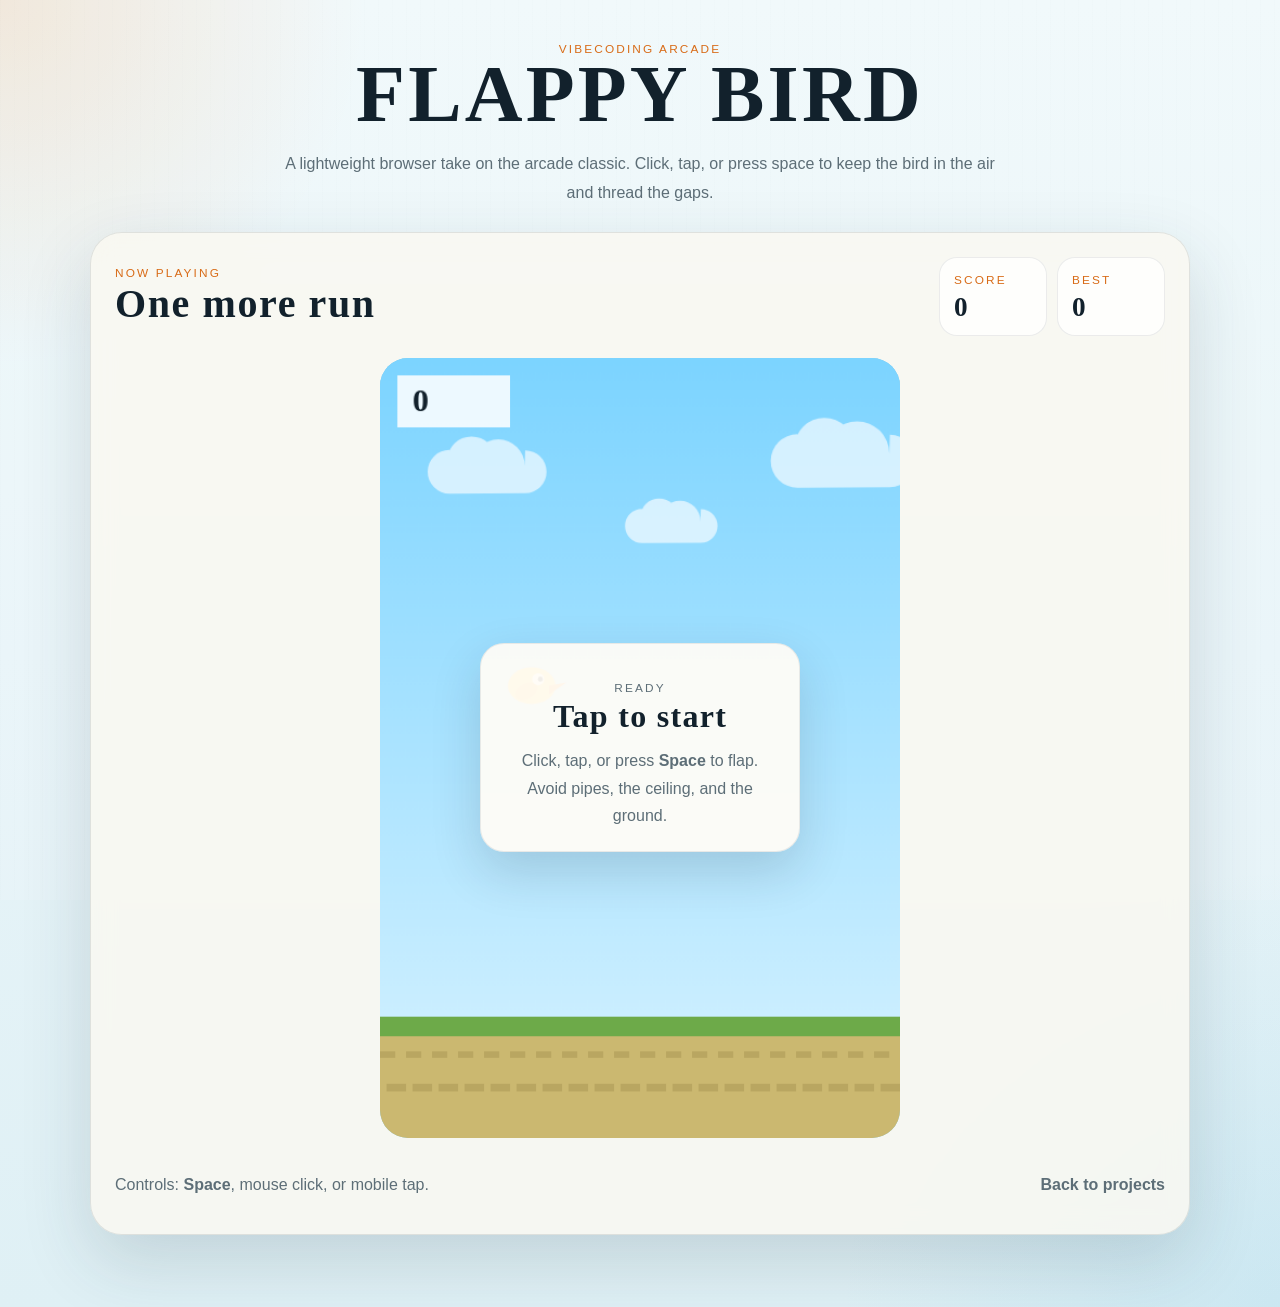
==== flappybird/index.html @ e959b4b0 "Add Flappy Bird web game" ====
<!DOCTYPE html>
<html lang="en">
<head>
  <meta charset="UTF-8">
  <meta name="viewport" content="width=device-width, initial-scale=1.0">
  <title>Flappy Bird</title>
  <link rel="stylesheet" href="styles.css">
</head>
<body>
  <main class="page">
    <section class="hero">
      <p class="eyebrow">Vibecoding arcade</p>
      <h1>FLAPPY BIRD</h1>
      <p class="intro">
        A lightweight browser take on the arcade classic. Click, tap, or press space to keep the bird in the air and thread
        the gaps.
      </p>
    </section>

    <section class="game-shell" aria-labelledby="game-title">
      <div class="shell-top">
        <div>
          <p class="panel-label">Now playing</p>
          <h2 id="game-title">One more run</h2>
        </div>
        <div class="score-strip" aria-live="polite">
          <div class="score-pill">
            <span class="score-label">Score</span>
            <strong id="score-value">0</strong>
          </div>
          <div class="score-pill">
            <span class="score-label">Best</span>
            <strong id="best-score-value">0</strong>
          </div>
        </div>
      </div>

      <div class="canvas-frame">
        <canvas id="game-canvas" width="480" height="720" aria-label="Flappy Bird game"></canvas>

        <div class="play-overlay" id="play-overlay">
          <span>Playing now: flap with click, tap, or <strong>Space</strong></span>
        </div>

        <div class="overlay overlay-visible" id="ready-overlay">
          <div class="overlay-card">
            <p class="overlay-kicker">Ready</p>
            <h3>Tap to start</h3>
            <p>Click, tap, or press <strong>Space</strong> to flap. Avoid pipes, the ceiling, and the ground.</p>
          </div>
        </div>

        <div class="overlay" id="gameover-overlay">
          <div class="overlay-card">
            <p class="overlay-kicker">Game over</p>
            <h3>Try again</h3>
            <p>Your score: <strong id="final-score-value">0</strong></p>
            <p>Best score: <strong id="final-best-score-value">0</strong></p>
            <button class="restart-button" id="restart-button" type="button">Restart run</button>
            <p class="overlay-hint">You can also click, tap, or press <strong>Space</strong>.</p>
          </div>
        </div>
      </div>

      <div class="shell-bottom">
        <p class="helper-copy">Controls: <strong>Space</strong>, mouse click, or mobile tap.</p>
        <a class="back-link" href="../">Back to projects</a>
      </div>
    </section>
  </main>

  <script src="script.js"></script>
</body>
</html>
---- flappybird/styles.css ----
:root {
  --bg: #dff0f5;
  --panel: rgba(250, 248, 242, 0.86);
  --panel-strong: rgba(255, 252, 247, 0.94);
  --ink: #12212c;
  --muted: #5d6e77;
  --accent: #ee8d32;
  --accent-strong: #d86b17;
  --sky: #8dd5f5;
  --line: rgba(18, 33, 44, 0.1);
  --shadow: 0 26px 70px rgba(29, 57, 71, 0.16);
}

* {
  box-sizing: border-box;
}

body {
  margin: 0;
  min-height: 100vh;
  font-family: "Segoe UI", Arial, sans-serif;
  color: var(--ink);
  background:
    radial-gradient(circle at top left, rgba(238, 141, 50, 0.18), transparent 20%),
    radial-gradient(circle at bottom right, rgba(78, 175, 218, 0.14), transparent 24%),
    linear-gradient(180deg, #eff8fb 0%, var(--bg) 100%);
}

body::before {
  content: "";
  position: fixed;
  inset: 0;
  pointer-events: none;
  opacity: 0.45;
  background-image:
    linear-gradient(rgba(255, 255, 255, 0.3), rgba(255, 255, 255, 0.3)),
    repeating-linear-gradient(
      90deg,
      rgba(18, 33, 44, 0.02) 0,
      rgba(18, 33, 44, 0.02) 1px,
      transparent 1px,
      transparent 14px
    );
}

.page {
  width: min(1100px, calc(100vw - 32px));
  margin: 0 auto;
  padding: 42px 0 72px;
  position: relative;
}

.hero {
  text-align: center;
  margin-bottom: 24px;
}

.eyebrow,
.panel-label,
.overlay-kicker,
.score-label {
  margin: 0;
  text-transform: uppercase;
  letter-spacing: 0.18em;
  font-size: 0.74rem;
  color: var(--accent-strong);
}

h1,
h2,
h3 {
  margin: 0;
  font-family: Georgia, "Times New Roman", serif;
  letter-spacing: 0.04em;
}

h1 {
  font-size: clamp(2.8rem, 7vw, 5rem);
  line-height: 0.95;
}

h2 {
  font-size: clamp(1.7rem, 4vw, 2.5rem);
}

h3 {
  font-size: 2rem;
}

.intro {
  width: min(720px, 100%);
  margin: 18px auto 0;
  color: var(--muted);
  line-height: 1.8;
}

.game-shell {
  background: var(--panel);
  border: 1px solid var(--line);
  border-radius: 32px;
  padding: 24px;
  box-shadow: var(--shadow);
  backdrop-filter: blur(12px);
}

.shell-top,
.shell-bottom {
  display: flex;
  justify-content: space-between;
  align-items: center;
  gap: 16px;
}

.score-strip {
  display: flex;
  gap: 10px;
  flex-wrap: wrap;
}

.score-pill {
  min-width: 108px;
  padding: 12px 14px;
  border-radius: 18px;
  background: rgba(255, 255, 255, 0.75);
  border: 1px solid rgba(18, 33, 44, 0.08);
}

.score-pill strong {
  display: block;
  margin-top: 4px;
  font-size: 1.7rem;
  font-family: Georgia, "Times New Roman", serif;
}

.canvas-frame {
  position: relative;
  width: min(100%, 520px);
  margin: 22px auto;
  touch-action: manipulation;
}

#game-canvas {
  display: block;
  width: 100%;
  height: auto;
  border-radius: 28px;
  background: var(--sky);
  box-shadow: inset 0 0 0 1px rgba(18, 33, 44, 0.08);
}

.play-overlay {
  position: absolute;
  left: 14px;
  right: 14px;
  bottom: 16px;
  display: none;
  justify-content: center;
  pointer-events: none;
}

.play-overlay span {
  display: inline-flex;
  align-items: center;
  min-height: 38px;
  padding: 10px 14px;
  border-radius: 999px;
  background: rgba(255, 252, 247, 0.76);
  border: 1px solid rgba(18, 33, 44, 0.08);
  color: var(--ink);
  font-size: 0.92rem;
  backdrop-filter: blur(10px);
}

.overlay {
  position: absolute;
  inset: 0;
  display: none;
  align-items: center;
  justify-content: center;
  padding: 20px;
}

.overlay-visible {
  display: flex;
}

.play-overlay-visible {
  display: flex;
}

.overlay-card {
  width: min(320px, 100%);
  padding: 22px 20px;
  text-align: center;
  border-radius: 24px;
  background: var(--panel-strong);
  border: 1px solid rgba(18, 33, 44, 0.08);
  box-shadow: 0 20px 50px rgba(23, 40, 51, 0.16);
}

.overlay-card p {
  margin: 12px 0 0;
  line-height: 1.7;
  color: var(--muted);
}

.overlay-hint {
  font-size: 0.92rem;
}

.restart-button {
  margin-top: 18px;
  border: 0;
  border-radius: 999px;
  background: var(--accent);
  color: #fff;
  padding: 13px 18px;
  font: inherit;
  cursor: pointer;
  box-shadow: 0 14px 28px rgba(216, 107, 23, 0.22);
}

.restart-button:hover {
  background: var(--accent-strong);
}

.helper-copy,
.back-link {
  color: var(--muted);
}

.back-link {
  text-decoration: none;
  font-weight: 600;
}

.back-link:hover {
  color: var(--ink);
}

@media (max-width: 760px) {
  .page {
    width: min(100vw - 20px, 100%);
    padding: 28px 0 40px;
  }

  .game-shell {
    border-radius: 24px;
    padding: 18px;
  }

  .shell-top,
  .shell-bottom {
    display: grid;
  }

  .score-strip {
    justify-content: start;
  }

  .score-pill {
    min-width: 92px;
  }
}
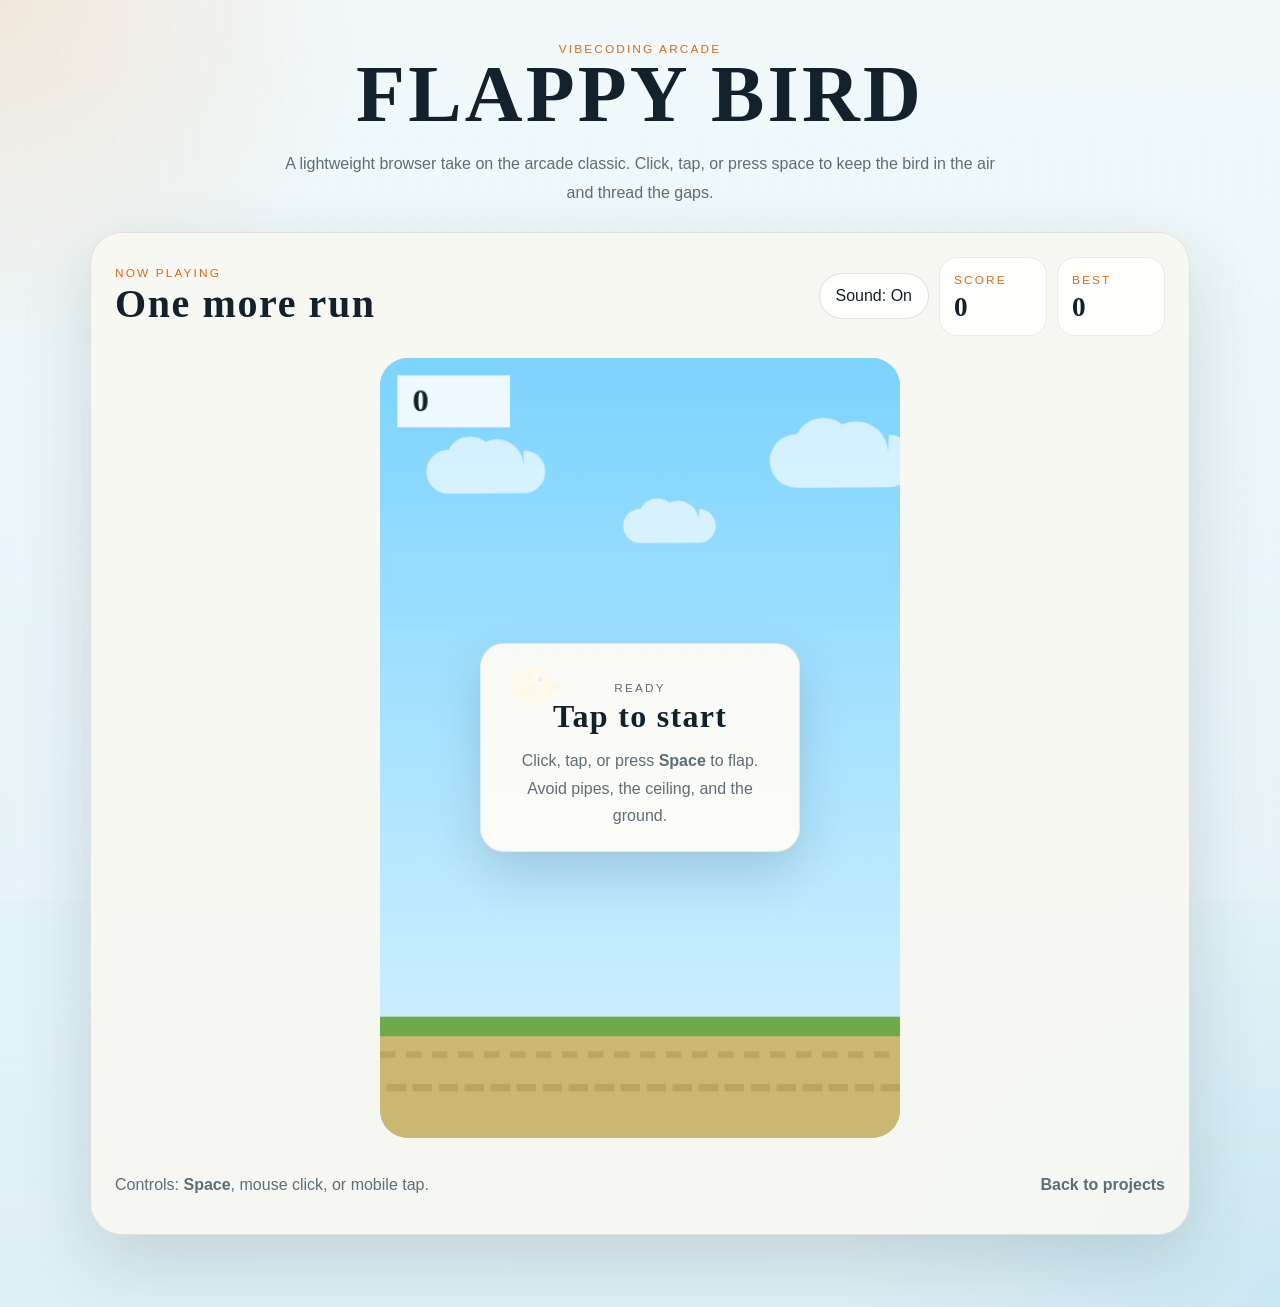
==== commit 97103d59: "Add audio and mute toggle to Flappy Bird" ====
--- a/flappybird/index.html
+++ b/flappybird/index.html
@@ -23,14 +23,17 @@
           <p class="panel-label">Now playing</p>
           <h2 id="game-title">One more run</h2>
         </div>
-        <div class="score-strip" aria-live="polite">
-          <div class="score-pill">
-            <span class="score-label">Score</span>
-            <strong id="score-value">0</strong>
-          </div>
-          <div class="score-pill">
-            <span class="score-label">Best</span>
-            <strong id="best-score-value">0</strong>
+        <div class="hud" aria-live="polite">
+          <button class="mute-button" id="mute-button" type="button" aria-pressed="false">Sound: On</button>
+          <div class="score-strip">
+            <div class="score-pill">
+              <span class="score-label">Score</span>
+              <strong id="score-value">0</strong>
+            </div>
+            <div class="score-pill">
+              <span class="score-label">Best</span>
+              <strong id="best-score-value">0</strong>
+            </div>
           </div>
         </div>
       </div>
--- a/flappybird/styles.css
+++ b/flappybird/styles.css
@@ -111,6 +111,14 @@
   gap: 16px;
 }
 
+.hud {
+  display: flex;
+  flex-wrap: wrap;
+  align-items: center;
+  justify-content: flex-end;
+  gap: 10px;
+}
+
 .score-strip {
   display: flex;
   gap: 10px;
@@ -123,6 +131,7 @@
   border-radius: 18px;
   background: rgba(255, 255, 255, 0.75);
   border: 1px solid rgba(18, 33, 44, 0.08);
+  transition: transform 180ms ease, box-shadow 180ms ease;
 }
 
 .score-pill strong {
@@ -130,6 +139,27 @@
   margin-top: 4px;
   font-size: 1.7rem;
   font-family: Georgia, "Times New Roman", serif;
+}
+
+.mute-button {
+  min-height: 46px;
+  padding: 12px 16px;
+  border-radius: 999px;
+  border: 1px solid rgba(18, 33, 44, 0.12);
+  background: rgba(255, 255, 255, 0.75);
+  color: var(--ink);
+  font: inherit;
+  cursor: pointer;
+  transition: transform 160ms ease, background-color 160ms ease;
+}
+
+.mute-button:hover {
+  transform: translateY(-1px);
+}
+
+.mute-button.muted {
+  background: rgba(18, 33, 44, 0.08);
+  color: var(--muted);
 }
 
 .canvas-frame {
@@ -161,6 +191,7 @@
 .play-overlay span {
   display: inline-flex;
   align-items: center;
+  justify-content: center;
   min-height: 38px;
   padding: 10px 14px;
   border-radius: 999px;
@@ -258,7 +289,16 @@
     justify-content: start;
   }
 
+  .hud {
+    justify-content: start;
+  }
+
   .score-pill {
     min-width: 92px;
   }
-}
+
+  .play-overlay span {
+    font-size: 0.86rem;
+    text-align: center;
+  }
+}
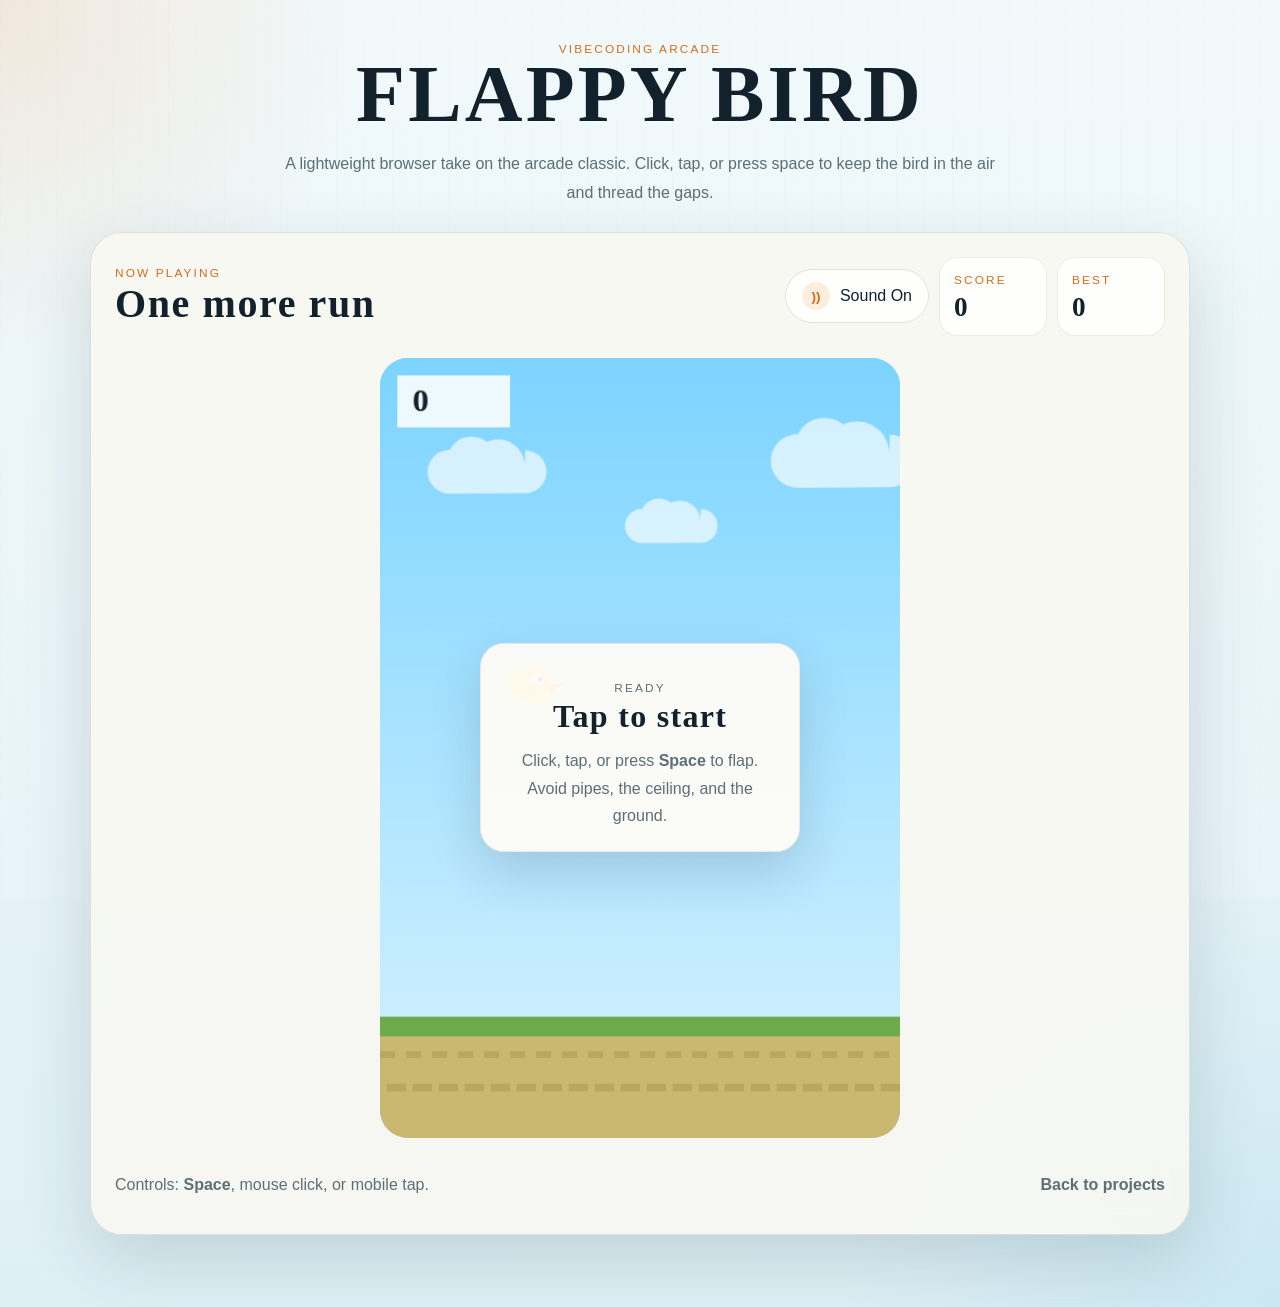
==== commit 1ca81966: "Fix Flappy Bird audio and strengthen feedback" ====
--- a/flappybird/index.html
+++ b/flappybird/index.html
@@ -24,9 +24,12 @@
           <h2 id="game-title">One more run</h2>
         </div>
         <div class="hud" aria-live="polite">
-          <button class="mute-button" id="mute-button" type="button" aria-pressed="false">Sound: On</button>
+          <button class="mute-button" id="mute-button" type="button" aria-label="Toggle sound" aria-pressed="false">
+            <span class="mute-indicator" id="mute-indicator" aria-hidden="true">))</span>
+            <span id="mute-label">Sound On</span>
+          </button>
           <div class="score-strip">
-            <div class="score-pill">
+            <div class="score-pill" id="score-pill">
               <span class="score-label">Score</span>
               <strong id="score-value">0</strong>
             </div>
--- a/flappybird/styles.css
+++ b/flappybird/styles.css
@@ -134,6 +134,11 @@
   transition: transform 180ms ease, box-shadow 180ms ease;
 }
 
+.score-pill.pulse {
+  transform: translateY(-2px) scale(1.06);
+  box-shadow: 0 14px 28px rgba(238, 141, 50, 0.22);
+}
+
 .score-pill strong {
   display: block;
   margin-top: 4px;
@@ -142,6 +147,9 @@
 }
 
 .mute-button {
+  display: inline-flex;
+  align-items: center;
+  gap: 10px;
   min-height: 46px;
   padding: 12px 16px;
   border-radius: 999px;
@@ -158,6 +166,24 @@
 }
 
 .mute-button.muted {
+  background: rgba(18, 33, 44, 0.08);
+  color: var(--muted);
+}
+
+.mute-indicator {
+  display: inline-flex;
+  align-items: center;
+  justify-content: center;
+  width: 28px;
+  height: 28px;
+  border-radius: 999px;
+  background: rgba(238, 141, 50, 0.14);
+  color: var(--accent-strong);
+  font-weight: 700;
+  font-size: 0.85rem;
+}
+
+.mute-button.muted .mute-indicator {
   background: rgba(18, 33, 44, 0.08);
   color: var(--muted);
 }
